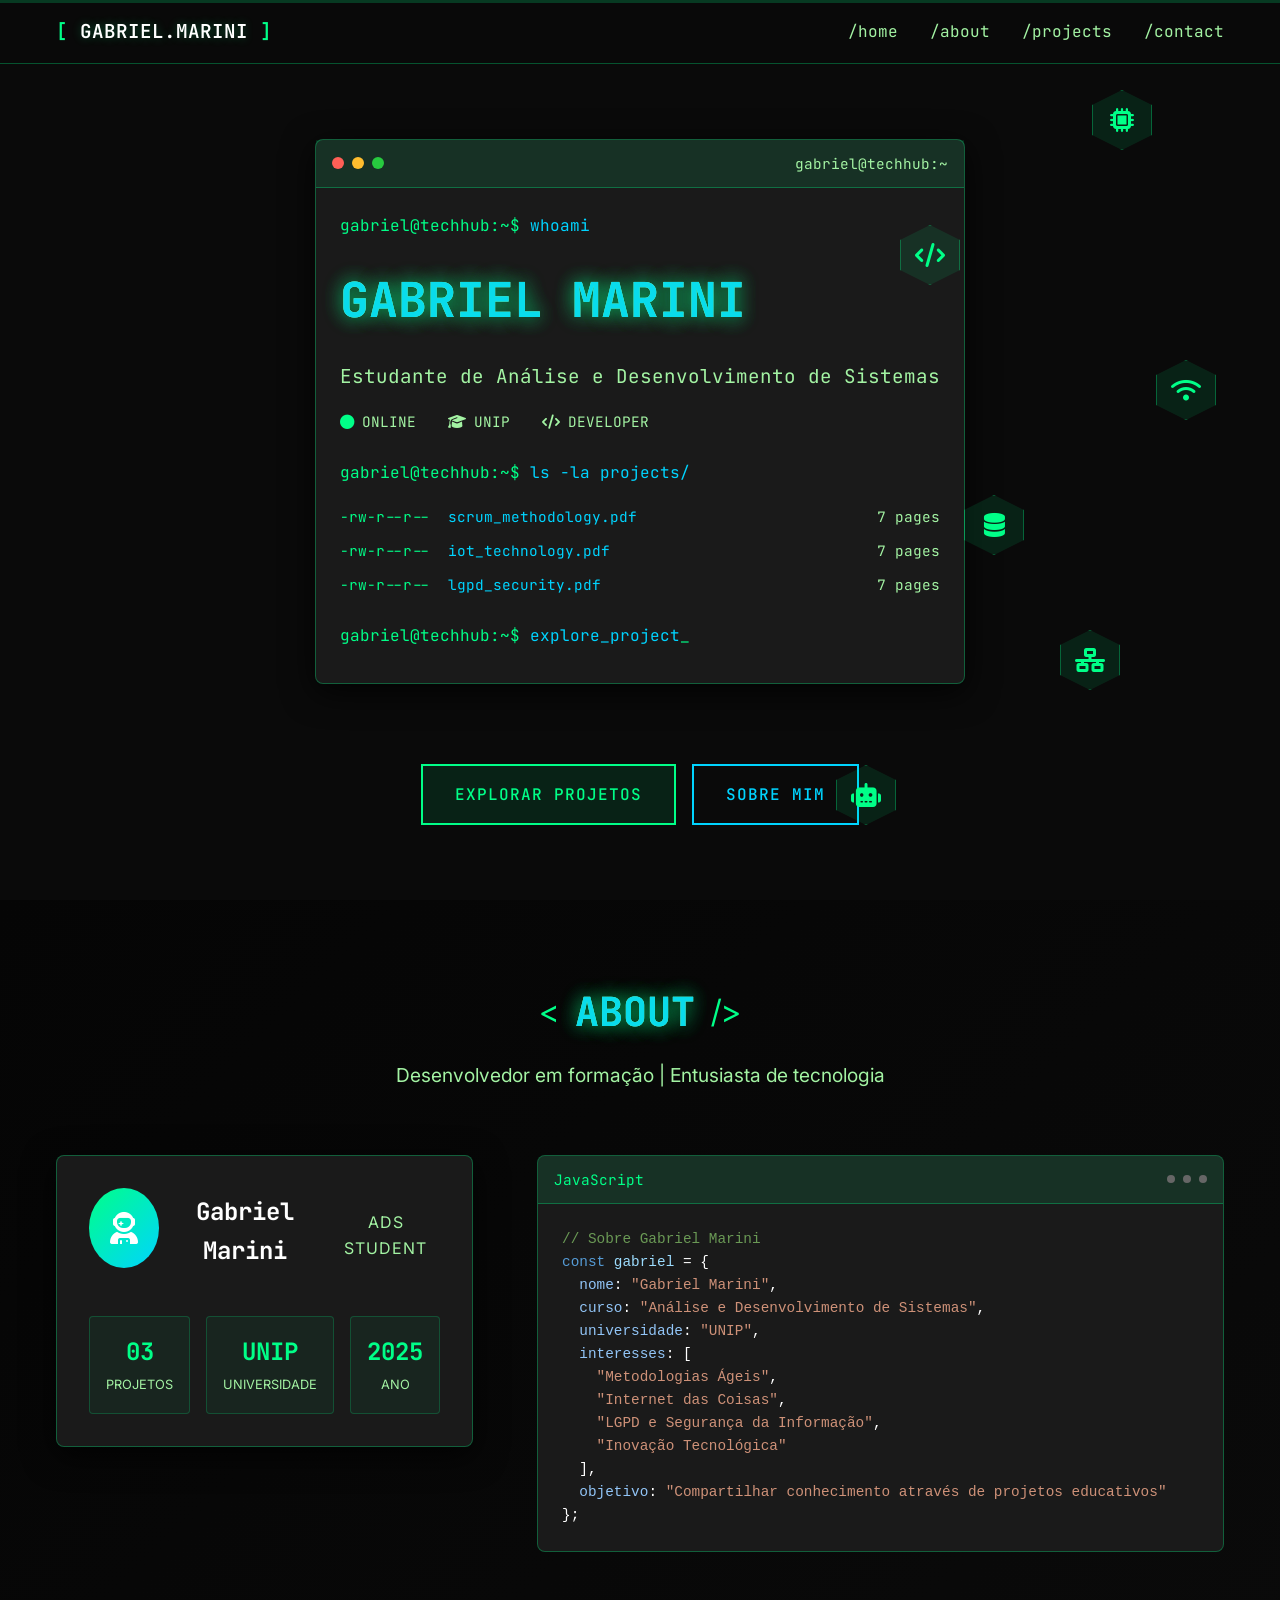
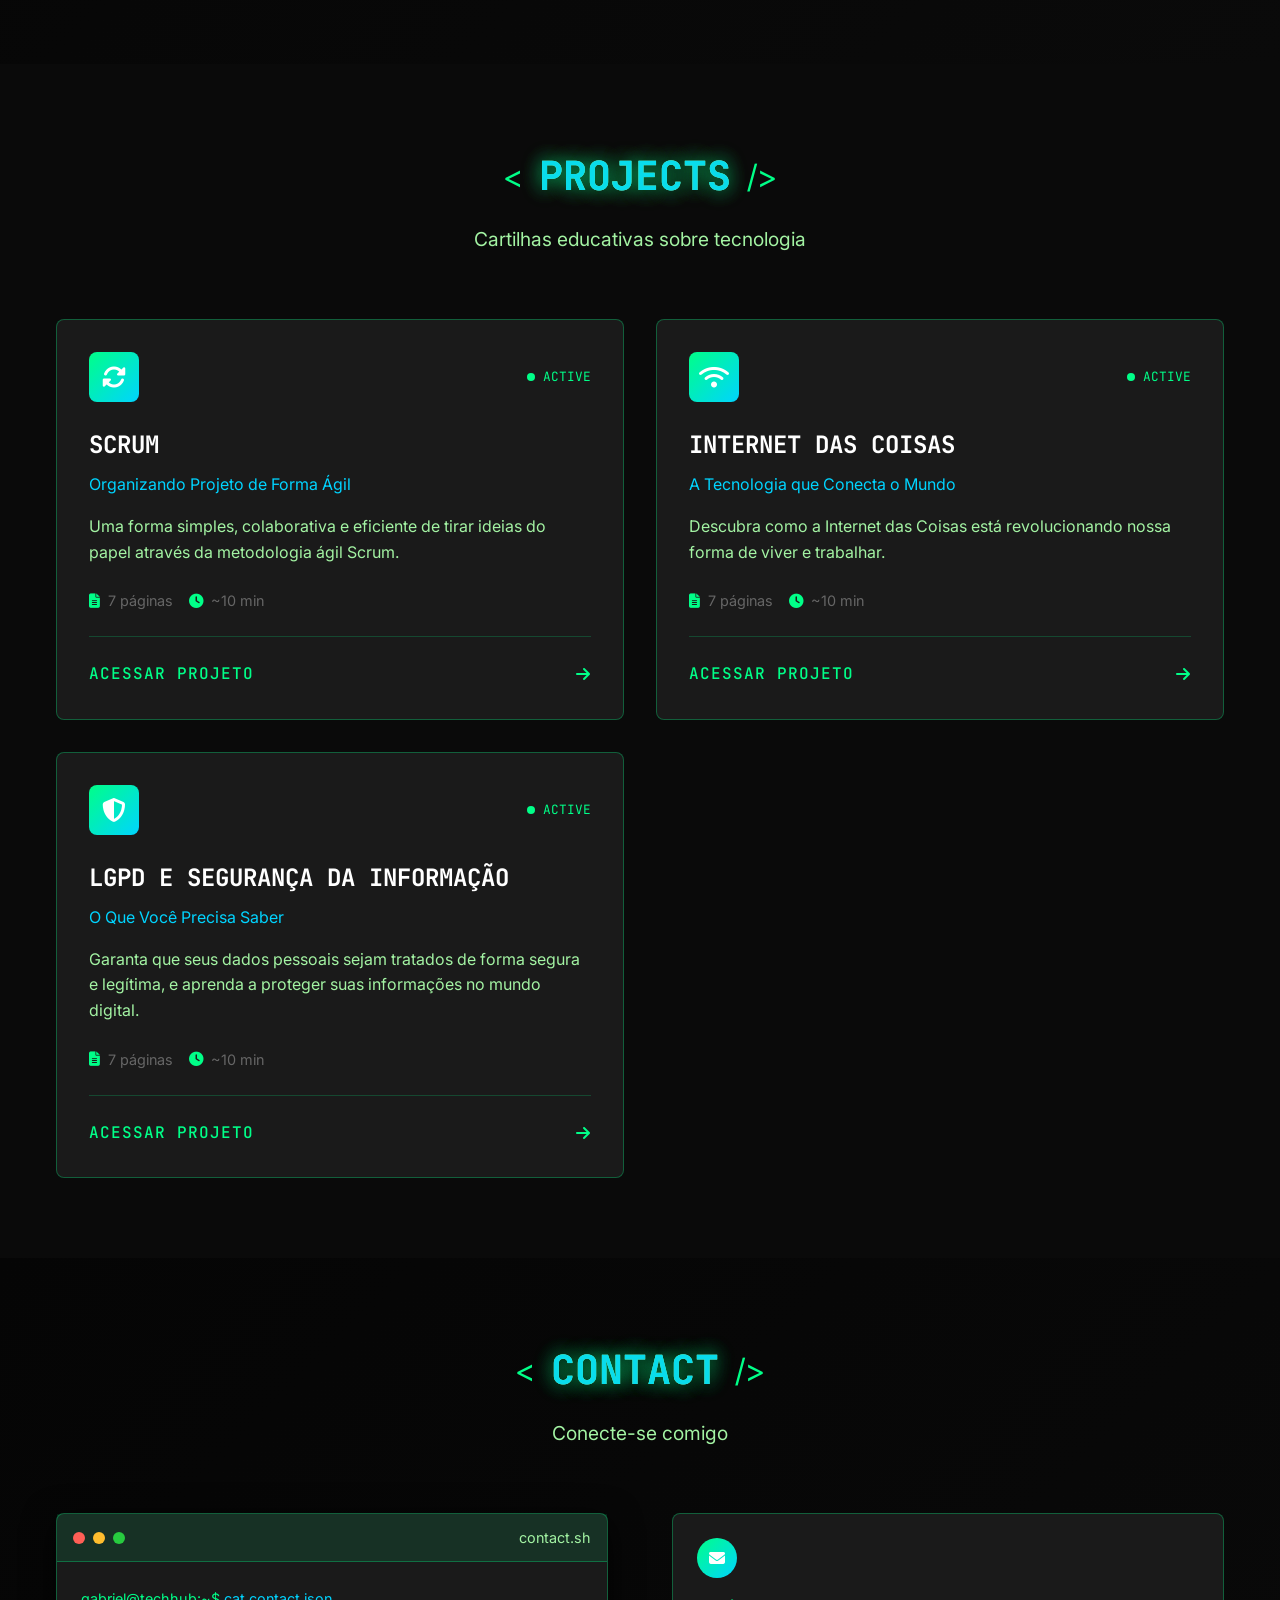
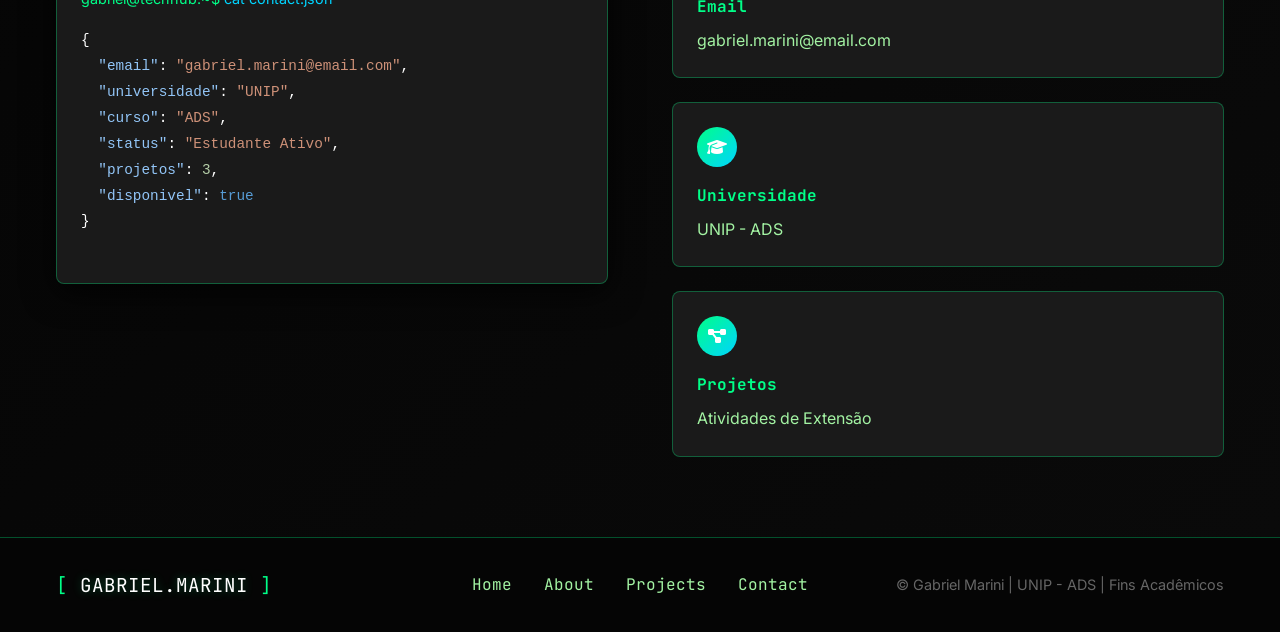
==== index.html @ f00d6035 "feat: first commit" ====
<!DOCTYPE html>
<html lang="pt-br">
<head>
    <meta charset="UTF-8">
    <meta name="viewport" content="width=device-width, initial-scale=1.0, maximum-scale=1.0, user-scalable=no">
    <title>Gabriel Marini | TechHub ADS</title>
    <link rel="icon" type="image/png" href="favicon.png">
    <link rel="stylesheet" href="css/style.css">
    <link rel="stylesheet" href="https://cdnjs.cloudflare.com/ajax/libs/font-awesome/6.5.2/css/all.min.css">
    <link rel="preconnect" href="https://fonts.googleapis.com">
    <link rel="preconnect" href="https://fonts.gstatic.com" crossorigin>
    <link href="https://fonts.googleapis.com/css2?family=JetBrains+Mono:wght@300;400;500;600;700&family=Inter:wght@300;400;500;600;700&family=Fira+Code:wght@300;400;500;600&display=swap" rel="stylesheet">
</head>
<body>
    <div class="matrix-bg">
        <canvas id="matrix-canvas"></canvas>
    </div>
    
    <div class="loading-screen">
        <div class="terminal-loader">
            <div class="loader-text">
                <span class="prompt">root@gabriel:~$ </span>
                <span class="typed-text" id="loadingText"></span>
                <span class="cursor">|</span>
            </div>
        </div>
    </div>

    <nav class="cyber-nav">
        <div class="nav-container">
            <div class="nav-brand">
                <span class="brand-bracket">[</span>
                <span class="brand-text">GABRIEL.MARINI</span>
                <span class="brand-bracket">]</span>
            </div>
            <div class="nav-toggle">
                <span></span>
                <span></span>
                <span></span>
            </div>
            <ul class="nav-links">
                <li><a href="#home" class="nav-link" data-text="./home">/home</a></li>
                <li><a href="#about" class="nav-link" data-text="./about">/about</a></li>
                <li><a href="#projects" class="nav-link" data-text="./projects">/projects</a></li>
                <li><a href="#contact" class="nav-link" data-text="./contact">/contact</a></li>
            </ul>
        </div>
    </nav>

    <main>
        <section id="home" class="hero-section">
            <div class="hero-container">
                <div class="terminal-window">
                    <div class="terminal-header">
                        <div class="terminal-buttons">
                            <span class="btn-close"></span>
                            <span class="btn-minimize"></span>
                            <span class="btn-maximize"></span>
                        </div>
                        <div class="terminal-title">gabriel@techhub:~</div>
                    </div>
                    <div class="terminal-body">
                        <div class="terminal-line">
                            <span class="prompt">gabriel@techhub:~$ </span>
                            <span class="command">whoami</span>
                        </div>
                        <div class="terminal-output">
                            <div class="typing-text">
                                <h1 class="glitch-text" data-text="GABRIEL MARINI">GABRIEL MARINI</h1>
                                <p class="subtitle">Estudante de Análise e Desenvolvimento de Sistemas</p>
                                <div class="status-line">
                                    <span class="status-item">
                                        <i class="fas fa-circle status-online"></i>
                                        ONLINE
                                    </span>
                                    <span class="status-item">
                                        <i class="fas fa-graduation-cap"></i>
                                        UNIP
                                    </span>
                                    <span class="status-item">
                                        <i class="fas fa-code"></i>
                                        DEVELOPER
                                    </span>
                                </div>
                            </div>
                        </div>
                        <div class="terminal-line">
                            <span class="prompt">gabriel@techhub:~$ </span>
                            <span class="command">ls -la projects/</span>
                        </div>
                        <div class="terminal-output">
                            <div class="file-list">
                                <div class="file-item">
                                    <span class="file-permissions">-rw-r--r--</span>
                                    <span class="file-name">scrum_methodology.pdf</span>
                                    <span class="file-size">7 pages</span>
                                </div>
                                <div class="file-item">
                                    <span class="file-permissions">-rw-r--r--</span>
                                    <span class="file-name">iot_technology.pdf</span>
                                    <span class="file-size">7 pages</span>
                                </div>
                                <div class="file-item">
                                    <span class="file-permissions">-rw-r--r--</span>
                                    <span class="file-name">lgpd_security.pdf</span>
                                    <span class="file-size">7 pages</span>
                                </div>
                            </div>
                        </div>
                        <div class="terminal-line">
                            <span class="prompt">gabriel@techhub:~$ </span>
                            <span class="command typing-cursor">explore_projects</span>
                        </div>
                    </div>
                </div>
                <div class="hero-actions">
                    <a href="#projects" class="cyber-btn primary">
                        <span class="btn-text">EXPLORAR PROJETOS</span>
                        <span class="btn-glow"></span>
                    </a>
                    <a href="#about" class="cyber-btn secondary">
                        <span class="btn-text">SOBRE MIM</span>
                        <span class="btn-glow"></span>
                    </a>
                </div>
            </div>
            <div class="floating-elements">
                <div class="hex-grid">
                    <div class="hex-item" style="--delay: 0s;"><i class="fas fa-microchip"></i></div>
                    <div class="hex-item" style="--delay: 0.5s;"><i class="fas fa-code"></i></div>
                    <div class="hex-item" style="--delay: 1s;"><i class="fas fa-wifi"></i></div>
                    <div class="hex-item" style="--delay: 1.5s;"><i class="fas fa-database"></i></div>
                    <div class="hex-item" style="--delay: 2s;"><i class="fas fa-network-wired"></i></div>
                    <div class="hex-item" style="--delay: 2.5s;"><i class="fas fa-robot"></i></div>
                </div>
            </div>
        </section>

        <section id="about" class="about-section">
            <div class="container">
                <div class="section-header">
                    <div class="section-title">
                        <span class="section-bracket">&lt;</span>
                        <h2 class="glitch-text" data-text="ABOUT">ABOUT</h2>
                        <span class="section-bracket">/&gt;</span>
                    </div>
                    <div class="section-subtitle">Desenvolvedor em formação | Entusiasta de tecnologia</div>
                </div>
                <div class="about-grid">
                    <div class="about-card">
                        <div class="card-header">
                            <div class="card-icon">
                                <i class="fas fa-user-astronaut"></i>
                            </div>
                            <h3>Gabriel Marini</h3>
                            <p class="card-role">ADS Student</p>
                        </div>
                        <div class="card-body">
                            <div class="stats-grid">
                                <div class="stat-item">
                                    <span class="stat-number">03</span>
                                    <span class="stat-label">Projetos</span>
                                </div>
                                <div class="stat-item">
                                    <span class="stat-number">UNIP</span>
                                    <span class="stat-label">Universidade</span>
                                </div>
                                <div class="stat-item">
                                    <span class="stat-number">2025</span>
                                    <span class="stat-label">Ano</span>
                                </div>
                            </div>
                        </div>
                    </div>
                    <div class="about-content">
                        <div class="code-block">
                            <div class="code-header">
                                <span class="code-lang">JavaScript</span>
                                <div class="code-buttons">
                                    <span></span>
                                    <span></span>
                                    <span></span>
                                </div>
                            </div>
                            <div class="code-body">
                                <pre><code><span class="code-comment">// Sobre Gabriel Marini</span>
<span class="code-keyword">const</span> <span class="code-variable">gabriel</span> = {
  <span class="code-property">nome</span>: <span class="code-string">"Gabriel Marini"</span>,
  <span class="code-property">curso</span>: <span class="code-string">"Análise e Desenvolvimento de Sistemas"</span>,
  <span class="code-property">universidade</span>: <span class="code-string">"UNIP"</span>,
  <span class="code-property">interesses</span>: [
    <span class="code-string">"Metodologias Ágeis"</span>,
    <span class="code-string">"Internet das Coisas"</span>,
    <span class="code-string">"LGPD e Segurança da Informação"</span>,
    <span class="code-string">"Inovação Tecnológica"</span>
  ],
  <span class="code-property">objetivo</span>: <span class="code-string">"Compartilhar conhecimento através de projetos educativos"</span>
};</code></pre>
                            </div>
                        </div>
                        
                    </div>
                </div>
            </div>
        </section>

        <section id="projects" class="projects-section">
            <div class="container">
                <div class="section-header">
                    <div class="section-title">
                        <span class="section-bracket">&lt;</span>
                        <h2 class="glitch-text" data-text="PROJECTS">PROJECTS</h2>
                        <span class="section-bracket">/&gt;</span>
                    </div>
                    <div class="section-subtitle">Cartilhas educativas sobre tecnologia</div>
                </div>
                <div class="projects-grid">
                    <div class="project-card" data-project="scrum">
                        <div class="card-glow"></div>
                        <div class="card-header">
                            <div class="project-icon">
                                <i class="fas fa-sync-alt"></i>
                            </div>
                            <div class="project-status">
                                <span class="status-dot"></span>
                                <span>ACTIVE</span>
                            </div>
                        </div>
                        <div class="card-body">
                            <h3 class="project-title">SCRUM</h3>
                            <p class="project-subtitle">Organizando Projeto de Forma Ágil</p>
                            <p class="project-description">
                                Uma forma simples, colaborativa e eficiente de tirar ideias do papel 
                                através da metodologia ágil Scrum.
                            </p>
                            <div class="project-meta">
                                <span class="meta-item">
                                    <i class="fas fa-file-alt"></i>
                                    7 páginas
                                </span>
                                <span class="meta-item">
                                    <i class="fas fa-clock"></i>
                                    ~10 min
                                </span>
                            </div>
                        </div>
                        <div class="card-footer">
                            <a href="cartilhas/scrum/index.html" class="project-link">
                                <span>ACESSAR PROJETO</span>
                                <i class="fas fa-arrow-right"></i>
                            </a>
                        </div>
                    </div>

                    <div class="project-card" data-project="iot">
                        <div class="card-glow"></div>
                        <div class="card-header">
                            <div class="project-icon">
                                <i class="fas fa-wifi"></i>
                            </div>
                            <div class="project-status">
                                <span class="status-dot"></span>
                                <span>ACTIVE</span>
                            </div>
                        </div>
                        <div class="card-body">
                            <h3 class="project-title">INTERNET DAS COISAS</h3>
                            <p class="project-subtitle">A Tecnologia que Conecta o Mundo</p>
                            <p class="project-description">
                                Descubra como a Internet das Coisas está revolucionando nossa forma 
                                de viver e trabalhar.
                            </p>
                            <div class="project-meta">
                                <span class="meta-item">
                                    <i class="fas fa-file-alt"></i>
                                    7 páginas
                                </span>
                                <span class="meta-item">
                                    <i class="fas fa-clock"></i>
                                    ~10 min
                                </span>
                            </div>
                        </div>
                        <div class="card-footer">
                            <a href="cartilhas/iot/index.html" class="project-link">
                                <span>ACESSAR PROJETO</span>
                                <i class="fas fa-arrow-right"></i>
                            </a>
                        </div>
                    </div>

                    <div class="project-card" data-project="lgpd">
                        <div class="card-glow"></div>
                        <div class="card-header">
                            <div class="project-icon">
                                <i class="fas fa-shield-alt"></i>
                            </div>
                            <div class="project-status">
                                <span class="status-dot"></span>
                                <span>ACTIVE</span>
                            </div>
                        </div>
                        <div class="card-body">
                            <h3 class="project-title">LGPD E SEGURANÇA DA INFORMAÇÃO</h3>
                            <p class="project-subtitle">O Que Você Precisa Saber</p>
                            <p class="project-description">
                                Garanta que seus dados pessoais sejam tratados de forma segura e legítima, 
                                e aprenda a proteger suas informações no mundo digital.
                            </p>
                            <div class="project-meta">
                                <span class="meta-item">
                                    <i class="fas fa-file-alt"></i>
                                    7 páginas
                                </span>
                                <span class="meta-item">
                                    <i class="fas fa-clock"></i>
                                    ~10 min
                                </span>
                            </div>
                        </div>
                        <div class="card-footer">
                            <a href="cartilhas/lgpd/index.html" class="project-link">
                                <span>ACESSAR PROJETO</span>
                                <i class="fas fa-arrow-right"></i>
                            </a>
                        </div>
                    </div>
                </div>
            </div>
        </section>

        <section id="contact" class="contact-section">
            <div class="container">
                <div class="section-header">
                    <div class="section-title">
                        <span class="section-bracket">&lt;</span>
                        <h2 class="glitch-text" data-text="CONTACT">CONTACT</h2>
                        <span class="section-bracket">/&gt;</span>
                    </div>
                    <div class="section-subtitle">Conecte-se comigo</div>
                </div>
                <div class="contact-grid">
                    <div class="contact-terminal">
                        <div class="terminal-header">
                            <div class="terminal-buttons">
                                <span class="btn-close"></span>
                                <span class="btn-minimize"></span>
                                <span class="btn-maximize"></span>
                            </div>
                            <div class="terminal-title">contact.sh</div>
                        </div>
                        <div class="terminal-body">
                            <div class="terminal-line">
                                <span class="prompt">gabriel@techhub:~$ </span>
                                <span class="command">cat contact.json</span>
                            </div>
                            <div class="terminal-output">
                                <pre><code>{
  <span class="json-key">"email"</span>: <span class="json-string">"gabriel.marini@email.com"</span>,
  <span class="json-key">"universidade"</span>: <span class="json-string">"UNIP"</span>,
  <span class="json-key">"curso"</span>: <span class="json-string">"ADS"</span>,
  <span class="json-key">"status"</span>: <span class="json-string">"Estudante Ativo"</span>,
  <span class="json-key">"projetos"</span>: <span class="json-number">3</span>,
  <span class="json-key">"disponivel"</span>: <span class="json-boolean">true</span>
}</code></pre>
                            </div>
                        </div>
                    </div>
                    <div class="contact-info">
                        <div class="info-cards">
                            <div class="info-card">
                                <div class="info-icon">
                                    <i class="fas fa-envelope"></i>
                                </div>
                                <h4>Email</h4>
                                <p>gabriel.marini@email.com</p>
                            </div>
                            <div class="info-card">
                                <div class="info-icon">
                                    <i class="fas fa-graduation-cap"></i>
                                </div>
                                <h4>Universidade</h4>
                                <p>UNIP - ADS</p>
                            </div>
                            <div class="info-card">
                                <div class="info-icon">
                                    <i class="fas fa-project-diagram"></i>
                                </div>
                                <h4>Projetos</h4>
                                <p>Atividades de Extensão</p>
                            </div>
                        </div>
                    </div>
                </div>
            </div>
        </section>
    </main>

    <footer class="cyber-footer">
        <div class="container">
            <div class="footer-content">
                <div class="footer-brand">
                    <span class="brand-bracket">[</span>
                    <span class="brand-text">GABRIEL.MARINI</span>
                    <span class="brand-bracket">]</span>
                </div>
                <div class="footer-links">
                    <a href="#home">Home</a>
                    <a href="#about">About</a>
                    <a href="#projects">Projects</a>
                    <a href="#contact">Contact</a>
                </div>
                <div class="footer-info">
                    <p>&copy; <span id="currentYear"></span> Gabriel Marini | UNIP - ADS | Fins Acadêmicos</p>
                </div>
            </div>
        </div>
    </footer>

    <div class="scroll-indicator">
        <div class="scroll-progress"></div>
    </div>

    <script src="js/main.js"></script>
</body>
</html>
---- css/style.css ----
/* Reset e Variáveis Tecnológicas */
* {
    margin: 0;
    padding: 0;
    box-sizing: border-box;
}

:root {
    /* Cores Tecnológicas */
    --neon-green: #00ff88;
    --cyber-blue: #00d4ff;
    --electric-purple: #8b5cf6;
    --dark-bg: #0a0a0a;
    --darker-bg: #050505;
    --card-bg: #1a1a1a;
    --text-primary: #ffffff;
    --text-secondary: #a3f3a3;
    --text-muted: #666666;
    --border-glow: rgba(0, 255, 136, 0.3);
    
    /* Tipografia */
    --font-mono: 'JetBrains Mono', monospace;
    --font-sans: 'Inter', sans-serif;
    --font-code: 'Fira Code', monospace;
    
    /* Efeitos */
    --glow-sm: 0 0 10px rgba(0, 255, 136, 0.3);
    --glow-md: 0 0 20px rgba(0, 255, 136, 0.4);
    --glow-lg: 0 0 30px rgba(0, 255, 136, 0.5);
    --shadow-cyber: 0 8px 32px rgba(0, 0, 0, 0.8);
    
    /* Transições */
    --transition-fast: 0.2s ease;
    --transition-normal: 0.3s ease;
    --transition-slow: 0.5s ease;
}

/* Base */
html {
    scroll-behavior: smooth;
    font-size: 16px;
}

body {
    font-family: var(--font-sans);
    background: var(--dark-bg);
    color: var(--text-primary);
    line-height: 1.6;
    overflow-x: hidden;
    min-width: 320px;
    -webkit-text-size-adjust: 100%;
    -ms-text-size-adjust: 100%;
}

* {
    max-width: 100%;
}

img, video, canvas, svg {
    max-width: 100%;
    height: auto;
}

.container {
    max-width: 1200px;
    margin: 0 auto;
    padding: 0 1rem;
    width: 100%;
}

/* Matrix Background */
.matrix-bg {
    position: fixed;
    top: 0;
    left: 0;
    width: 100%;
    height: 100%;
    z-index: -1;
    opacity: 0.1;
}

#matrix-canvas {
    width: 100%;
    height: 100%;
}

/* Loading Screen */
.loading-screen {
    position: fixed;
    top: 0;
    left: 0;
    width: 100%;
    height: 100%;
    background: var(--darker-bg);
    display: flex;
    justify-content: center;
    align-items: center;
    z-index: 9999;
    transition: opacity var(--transition-slow), visibility var(--transition-slow);
}

.loading-screen.hidden {
    opacity: 0;
    visibility: hidden;
}

.terminal-loader {
    font-family: var(--font-mono);
    font-size: 1.2rem;
}

.prompt {
    color: var(--neon-green);
}

.typed-text {
    color: var(--text-primary);
}

.cursor {
    color: var(--neon-green);
    animation: blink 1s infinite;
}

@keyframes blink {
    0%, 50% { opacity: 1; }
    51%, 100% { opacity: 0; }
}

/* Navegação Cyber */
.cyber-nav {
    position: fixed;
    top: 0;
    left: 0;
    width: 100%;
    background: rgba(10, 10, 10, 0.95);
    backdrop-filter: blur(10px);
    border-bottom: 1px solid var(--border-glow);
    z-index: 1000;
    padding: 1rem 0;
}

.nav-container {
    max-width: 1200px;
    margin: 0 auto;
    padding: 0 1rem;
    display: flex;
    justify-content: space-between;
    align-items: center;
}

.nav-brand {
    font-family: var(--font-mono);
    font-size: 1.2rem;
    font-weight: 600;
}

.brand-bracket {
    color: var(--neon-green);
}

.brand-text {
    color: var(--text-primary);
    text-shadow: var(--glow-sm);
}

.nav-links {
    display: flex;
    list-style: none;
    gap: 2rem;
}

.nav-link {
    font-family: var(--font-mono);
    text-decoration: none;
    color: var(--text-secondary);
    transition: all var(--transition-fast);
    position: relative;
    padding: 0.5rem 0;
}

.nav-link:hover {
    color: var(--neon-green);
    text-shadow: var(--glow-sm);
}

.nav-link::before {
    content: attr(data-text);
    position: absolute;
    top: 0;
    left: 0;
    opacity: 0;
    color: var(--cyber-blue);
    transform: translateX(-2px);
    transition: opacity var(--transition-fast);
}

.nav-link:hover::before {
    opacity: 0.3;
}

.nav-toggle {
    display: none;
    flex-direction: column;
    cursor: pointer;
    gap: 4px;
}

.nav-toggle span {
    width: 25px;
    height: 2px;
    background: var(--neon-green);
    transition: all var(--transition-fast);
}

/* Hero Section */
.hero-section {
    min-height: 100vh;
    display: flex;
    align-items: center;
    padding: 8rem 0 4rem;
    position: relative;
}

.hero-container {
    max-width: 1200px;
    margin: 0 auto;
    padding: 0 1rem;
    display: grid;
    grid-template-columns: 1fr;
    gap: 3rem;
    align-items: center;
}

/* Terminal Window */
.terminal-window {
    background: var(--card-bg);
    border: 1px solid var(--border-glow);
    border-radius: 8px;
    box-shadow: var(--shadow-cyber);
    font-family: var(--font-mono);
    max-width: 800px;
    margin: 0 auto;
}

.terminal-header {
    background: rgba(0, 255, 136, 0.1);
    padding: 0.75rem 1rem;
    display: flex;
    justify-content: space-between;
    align-items: center;
    border-bottom: 1px solid var(--border-glow);
}

.terminal-buttons {
    display: flex;
    gap: 0.5rem;
}

.terminal-buttons span {
    width: 12px;
    height: 12px;
    border-radius: 50%;
}

.btn-close { background: #ff5f56; }
.btn-minimize { background: #ffbd2e; }
.btn-maximize { background: #27ca3f; }

.terminal-title {
    color: var(--text-secondary);
    font-size: 0.9rem;
}

.terminal-body {
    padding: 1.5rem;
    line-height: 1.8;
}

.terminal-line {
    margin-bottom: 0.5rem;
}

.prompt {
    color: var(--neon-green);
}

.command {
    color: var(--cyber-blue);
}

.terminal-output {
    margin: 1rem 0 1.5rem 0;
}

.glitch-text {
    font-size: 3rem;
    font-weight: 700;
    color: var(--text-primary);
    position: relative;
    text-shadow: var(--glow-md);
    animation: glitch 2s infinite;
}

.glitch-text::before,
.glitch-text::after {
    content: attr(data-text);
    position: absolute;
    top: 0;
    left: 0;
    opacity: 0.8;
}

.glitch-text::before {
    color: var(--neon-green);
    animation: glitch-1 0.5s infinite;
}

.glitch-text::after {
    color: var(--cyber-blue);
    animation: glitch-2 0.5s infinite;
}

@keyframes glitch {
    0%, 100% { transform: translate(0); }
    20% { transform: translate(-2px, 2px); }
    40% { transform: translate(-2px, -2px); }
    60% { transform: translate(2px, 2px); }
    80% { transform: translate(2px, -2px); }
}

@keyframes glitch-1 {
    0%, 100% { transform: translate(0); opacity: 0; }
    50% { transform: translate(2px, -2px); opacity: 0.3; }
}

@keyframes glitch-2 {
    0%, 100% { transform: translate(0); opacity: 0; }
    50% { transform: translate(-2px, 2px); opacity: 0.3; }
}

.subtitle {
    color: var(--text-secondary);
    font-size: 1.2rem;
    margin: 1rem 0;
}

.status-line {
    display: flex;
    gap: 2rem;
    margin: 1rem 0;
    flex-wrap: wrap;
}

.status-item {
    display: flex;
    align-items: center;
    gap: 0.5rem;
    color: var(--text-secondary);
    font-size: 0.9rem;
}

.status-online {
    color: var(--neon-green);
    animation: pulse 2s infinite;
}

@keyframes pulse {
    0%, 100% { opacity: 1; }
    50% { opacity: 0.5; }
}

.file-list {
    margin: 1rem 0;
}

.file-item {
    display: grid;
    grid-template-columns: 100px 1fr auto;
    gap: 0.5rem;
    color: var(--text-secondary);
    font-size: 0.9rem;
    margin-bottom: 0.5rem;
    word-break: break-word;
}

.file-permissions {
    color: var(--neon-green);
}

.file-name {
    color: var(--cyber-blue);
}

.typing-cursor::after {
    content: '_';
    color: var(--neon-green);
    animation: blink 1s infinite;
}

/* Hero Actions */
.hero-actions {
    display: flex;
    gap: 1rem;
    justify-content: center;
    margin-top: 2rem;
    flex-wrap: wrap;
}

.cyber-btn {
    position: relative;
    display: inline-flex;
    align-items: center;
    padding: 1rem 2rem;
    background: transparent;
    border: 2px solid var(--neon-green);
    color: var(--neon-green);
    text-decoration: none;
    font-family: var(--font-mono);
    font-weight: 500;
    text-transform: uppercase;
    letter-spacing: 1px;
    transition: all var(--transition-normal);
    overflow: hidden;
}

.cyber-btn::before {
    content: '';
    position: absolute;
    top: 0;
    left: -100%;
    width: 100%;
    height: 100%;
    background: linear-gradient(90deg, transparent, rgba(0, 255, 136, 0.2), transparent);
    transition: left var(--transition-slow);
}

.cyber-btn:hover::before {
    left: 100%;
}

.cyber-btn:hover {
    color: var(--text-primary);
    box-shadow: var(--glow-md);
    text-shadow: var(--glow-sm);
}

.cyber-btn.primary {
    background: rgba(0, 255, 136, 0.1);
}

.cyber-btn.secondary {
    border-color: var(--cyber-blue);
    color: var(--cyber-blue);
}

.cyber-btn.secondary:hover {
    box-shadow: 0 0 20px rgba(0, 212, 255, 0.4);
}

.btn-glow {
    position: absolute;
    top: 0;
    left: 0;
    width: 100%;
    height: 100%;
    background: linear-gradient(45deg, var(--neon-green), var(--cyber-blue));
    opacity: 0;
    transition: opacity var(--transition-normal);
    z-index: -1;
}

.cyber-btn:hover .btn-glow {
    opacity: 0.1;
}

/* Floating Elements */
.floating-elements {
    position: absolute;
    top: 0;
    right: 0;
    width: 50%;
    height: 100%;
    pointer-events: none;
}

.hex-grid {
    position: relative;
    width: 100%;
    height: 100%;
}

.hex-item {
    position: absolute;
    width: 60px;
    height: 60px;
    background: rgba(0, 255, 136, 0.1);
    border: 1px solid var(--border-glow);
    display: flex;
    align-items: center;
    justify-content: center;
    clip-path: polygon(50% 0%, 100% 25%, 100% 75%, 50% 100%, 0% 75%, 0% 25%);
    animation: float 6s ease-in-out infinite;
    animation-delay: var(--delay);
}

.hex-item i {
    color: var(--neon-green);
    font-size: 1.5rem;
}

.hex-item:nth-child(1) { top: 10%; right: 20%; }
.hex-item:nth-child(2) { top: 25%; right: 50%; }
.hex-item:nth-child(3) { top: 40%; right: 10%; }
.hex-item:nth-child(4) { top: 55%; right: 40%; }
.hex-item:nth-child(5) { top: 70%; right: 25%; }
.hex-item:nth-child(6) { top: 85%; right: 60%; }

@keyframes float {
    0%, 100% { transform: translateY(0px) rotate(0deg); }
    50% { transform: translateY(-20px) rotate(180deg); }
}

/* Sections */
section {
    padding: 5rem 0;
    position: relative;
}

.section-header {
    text-align: center;
    margin-bottom: 4rem;
}

.section-title {
    display: flex;
    align-items: center;
    justify-content: center;
    gap: 1rem;
    margin-bottom: 1rem;
}

.section-title h2 {
    font-family: var(--font-mono);
    font-size: 2.5rem;
    font-weight: 700;
}

.section-bracket {
    color: var(--neon-green);
    font-size: 2rem;
}

.section-subtitle {
    color: var(--text-secondary);
    font-size: 1.2rem;
}

/* About Section */
.about-section {
    background: linear-gradient(135deg, var(--darker-bg) 0%, var(--dark-bg) 100%);
}

.about-grid {
    display: grid;
    grid-template-columns: 1fr 2fr;
    gap: 4rem;
    align-items: start;
}

.about-card {
    background: var(--card-bg);
    border: 1px solid var(--border-glow);
    border-radius: 8px;
    padding: 2rem;
    box-shadow: var(--shadow-cyber);
}

.card-header {
    text-align: center;
    margin-bottom: 2rem;
}

.card-icon {
    width: 80px;
    height: 80px;
    background: linear-gradient(135deg, var(--neon-green), var(--cyber-blue));
    border-radius: 50%;
    display: flex;
    align-items: center;
    justify-content: center;
    margin: 0 auto 1rem;
}

.card-icon i {
    font-size: 2rem;
    color: var(--text-primary);
}

.about-card h3 {
    font-family: var(--font-mono);
    font-size: 1.5rem;
    margin-bottom: 0.5rem;
}

.card-role {
    color: var(--text-secondary);
    text-transform: uppercase;
    letter-spacing: 1px;
}

.stats-grid {
    display: grid;
    grid-template-columns: repeat(3, 1fr);
    gap: 1rem;
    margin-top: 2rem;
}

.stat-item {
    text-align: center;
    padding: 1rem;
    background: rgba(0, 255, 136, 0.05);
    border: 1px solid rgba(0, 255, 136, 0.2);
    border-radius: 4px;
}

.stat-number {
    display: block;
    font-family: var(--font-mono);
    font-size: 1.5rem;
    font-weight: 700;
    color: var(--neon-green);
}

.stat-label {
    font-size: 0.8rem;
    color: var(--text-secondary);
    text-transform: uppercase;
}

/* Code Block */
.code-block {
    background: var(--card-bg);
    border: 1px solid var(--border-glow);
    border-radius: 8px;
    overflow: hidden;
    margin-bottom: 2rem;
}

.code-header {
    background: rgba(0, 255, 136, 0.1);
    padding: 0.75rem 1rem;
    display: flex;
    justify-content: space-between;
    align-items: center;
    border-bottom: 1px solid var(--border-glow);
}

.code-lang {
    font-family: var(--font-mono);
    color: var(--neon-green);
    font-size: 0.9rem;
}

.code-buttons {
    display: flex;
    gap: 0.5rem;
}

.code-buttons span {
    width: 8px;
    height: 8px;
    border-radius: 50%;
    background: var(--text-muted);
}

.code-body {
    padding: 1.5rem;
    font-family: var(--font-code);
    font-size: 0.9rem;
    line-height: 1.6;
    overflow-x: auto;
}

.code-comment { color: #6a9955; }
.code-keyword { color: #569cd6; }
.code-variable { color: #9cdcfe; }
.code-property { color: #92c5f7; }
.code-string { color: #ce9178; }

/* Tech Stack */
.tech-stack h4 {
    font-family: var(--font-mono);
    color: var(--neon-green);
    margin-bottom: 1rem;
    text-transform: uppercase;
}

.tech-items {
    display: flex;
    flex-wrap: wrap;
    gap: 0.5rem;
}

.tech-item {
    padding: 0.5rem 1rem;
    background: rgba(0, 255, 136, 0.1);
    border: 1px solid rgba(0, 255, 136, 0.3);
    border-radius: 20px;
    font-size: 0.8rem;
    color: var(--neon-green);
    font-family: var(--font-mono);
}

/* Projects Section */
.projects-grid {
    display: grid;
    grid-template-columns: repeat(auto-fit, minmax(400px, 1fr));
    gap: 2rem;
}

.project-card {
    position: relative;
    background: var(--card-bg);
    border: 1px solid var(--border-glow);
    border-radius: 8px;
    padding: 2rem;
    transition: all var(--transition-normal);
    overflow: hidden;
}

.project-card::before {
    content: '';
    position: absolute;
    top: 0;
    left: 0;
    width: 100%;
    height: 2px;
    background: linear-gradient(90deg, var(--neon-green), var(--cyber-blue));
    transform: scaleX(0);
    transition: transform var(--transition-normal);
}

.project-card:hover::before {
    transform: scaleX(1);
}

.project-card:hover {
    transform: translateY(-5px);
    box-shadow: var(--shadow-cyber);
}

.card-glow {
    position: absolute;
    top: 0;
    left: 0;
    width: 100%;
    height: 100%;
    background: radial-gradient(circle at center, rgba(0, 255, 136, 0.1), transparent);
    opacity: 0;
    transition: opacity var(--transition-normal);
    pointer-events: none;
}

.project-card:hover .card-glow {
    opacity: 1;
}

.card-header {
    display: flex;
    justify-content: space-between;
    align-items: center;
    margin-bottom: 1.5rem;
}

.project-icon {
    width: 50px;
    height: 50px;
    background: linear-gradient(135deg, var(--neon-green), var(--cyber-blue));
    border-radius: 8px;
    display: flex;
    align-items: center;
    justify-content: center;
}

.project-icon i {
    font-size: 1.5rem;
    color: var(--text-primary);
}

.project-status {
    display: flex;
    align-items: center;
    gap: 0.5rem;
    font-family: var(--font-mono);
    font-size: 0.8rem;
    color: var(--neon-green);
}

.status-dot {
    width: 8px;
    height: 8px;
    background: var(--neon-green);
    border-radius: 50%;
    animation: pulse 2s infinite;
}

.project-title {
    font-family: var(--font-mono);
    font-size: 1.5rem;
    font-weight: 700;
    color: var(--text-primary);
    margin-bottom: 0.5rem;
}

.project-subtitle {
    color: var(--cyber-blue);
    font-size: 1rem;
    margin-bottom: 1rem;
}

.project-description {
    color: var(--text-secondary);
    line-height: 1.6;
    margin-bottom: 1.5rem;
}

.project-meta {
    display: flex;
    gap: 1rem;
    margin-bottom: 1.5rem;
}

.meta-item {
    display: flex;
    align-items: center;
    gap: 0.5rem;
    color: var(--text-muted);
    font-size: 0.9rem;
}

.meta-item i {
    color: var(--neon-green);
}

.card-footer {
    border-top: 1px solid rgba(0, 255, 136, 0.2);
    padding-top: 1.5rem;
}

.project-link {
    display: flex;
    align-items: center;
    justify-content: space-between;
    color: var(--neon-green);
    text-decoration: none;
    font-family: var(--font-mono);
    font-weight: 500;
    text-transform: uppercase;
    letter-spacing: 1px;
    transition: all var(--transition-fast);
}

.project-link:hover {
    color: var(--cyber-blue);
    text-shadow: var(--glow-sm);
}

.project-link i {
    transition: transform var(--transition-fast);
}

.project-link:hover i {
    transform: translateX(5px);
}

/* Contact Section */
.contact-section {
    background: linear-gradient(135deg, var(--darker-bg) 0%, var(--dark-bg) 100%);
}

.contact-grid {
    display: grid;
    grid-template-columns: 1fr 1fr;
    gap: 4rem;
    align-items: start;
}

.contact-terminal {
    background: var(--card-bg);
    border: 1px solid var(--border-glow);
    border-radius: 8px;
    box-shadow: var(--shadow-cyber);
}

.contact-terminal .terminal-body {
    font-size: 0.9rem;
}

.json-key { color: #92c5f7; }
.json-string { color: #ce9178; }
.json-number { color: #b5cea8; }
.json-boolean { color: #569cd6; }

.info-cards {
    display: grid;
    gap: 1.5rem;
}

.info-card {
    background: var(--card-bg);
    border: 1px solid var(--border-glow);
    border-radius: 8px;
    padding: 1.5rem;
    transition: all var(--transition-normal);
}

.info-card:hover {
    transform: translateY(-2px);
    box-shadow: var(--glow-md);
}

.info-icon {
    width: 40px;
    height: 40px;
    background: linear-gradient(135deg, var(--neon-green), var(--cyber-blue));
    border-radius: 50%;
    display: flex;
    align-items: center;
    justify-content: center;
    margin-bottom: 1rem;
}

.info-icon i {
    color: var(--text-primary);
}

.info-card h4 {
    font-family: var(--font-mono);
    color: var(--neon-green);
    margin-bottom: 0.5rem;
}

.info-card p {
    color: var(--text-secondary);
}

/* Footer */
.cyber-footer {
    background: var(--darker-bg);
    border-top: 1px solid var(--border-glow);
    padding: 2rem 0;
}

.footer-content {
    display: grid;
    grid-template-columns: 1fr 1fr 1fr;
    gap: 2rem;
    align-items: center;
}

.footer-brand {
    font-family: var(--font-mono);
    font-size: 1.2rem;
}

.footer-links {
    display: flex;
    justify-content: center;
    gap: 2rem;
}

.footer-links a {
    color: var(--text-secondary);
    text-decoration: none;
    font-family: var(--font-mono);
    transition: color var(--transition-fast);
}

.footer-links a:hover {
    color: var(--neon-green);
}

.footer-info {
    text-align: right;
}

.footer-info p {
    color: var(--text-muted);
    font-size: 0.9rem;
}

/* Scroll Indicator */
.scroll-indicator {
    position: fixed;
    top: 0;
    left: 0;
    width: 100%;
    height: 3px;
    background: rgba(0, 255, 136, 0.2);
    z-index: 1001;
}

.scroll-progress {
    height: 100%;
    background: linear-gradient(90deg, var(--neon-green), var(--cyber-blue));
    width: 0%;
    transition: width 0.1s ease;
}

/* Responsive Design */
@media (max-width: 768px) {
    html {
        font-size: 14px;
    }
    
    .container {
        padding: 0 0.75rem;
    }
    
    .nav-links {
        position: absolute;
        top: 100%;
        left: 0;
        width: 100%;
        background: var(--card-bg);
        flex-direction: column;
        padding: 2rem 1rem;
        border-top: 1px solid var(--border-glow);
        transform: translateY(-100%);
        opacity: 0;
        visibility: hidden;
        transition: all var(--transition-normal);
    }
    
    .nav-links.active {
        transform: translateY(0);
        opacity: 1;
        visibility: visible;
    }
    
    .nav-toggle {
        display: flex;
    }
    
    .hero {
        padding: 4rem 0 2rem;
        min-height: auto;
    }
    
    .hero-section {
        min-height: auto;
        padding: 4rem 0 2rem;
    }
    
    .terminal-window {
        margin: 1rem 0;
        padding: 0;
        max-width: 100%;
        overflow: hidden;
    }
    
    .terminal-body {
        padding: 1rem;
        overflow-x: auto;
    }
    
    .terminal-content {
        font-size: 0.8rem;
        white-space: nowrap;
        min-width: 300px;
    }
    
    .file-item {
        grid-template-columns: 80px 1fr 60px;
        gap: 0.25rem;
        font-size: 0.8rem;
    }
    
    .glitch-text {
        font-size: 2rem;
        line-height: 1.2;
        word-break: break-word;
    }
    
    .hero-subtitle {
        font-size: 1rem;
        margin: 1rem 0;
    }
    
    .hero-status {
        flex-wrap: wrap;
        gap: 0.5rem;
        justify-content: center;
    }
    
    .status-item {
        font-size: 0.8rem;
        padding: 0.25rem 0.75rem;
    }
    
    .status-line {
        gap: 1rem;
        justify-content: center;
    }
    
    .about-grid,
    .contact-grid {
        grid-template-columns: 1fr;
        gap: 2rem;
    }
    
    .about-card {
        padding: 1.5rem;
    }
    
    .stats-grid {
        grid-template-columns: repeat(2, 1fr);
        gap: 1rem;
    }
    
    .code-block {
        font-size: 0.8rem;
        padding: 1rem;
        overflow-x: auto;
        white-space: pre;
    }
    
    .tech-stack {
        gap: 0.5rem;
    }
    
    .tech-tag {
        font-size: 0.7rem;
        padding: 0.25rem 0.5rem;
    }
    
    .projects-grid {
        grid-template-columns: 1fr;
        gap: 1.5rem;
    }
    
    .project-card {
        padding: 1.5rem;
    }
    
    .project-meta {
        flex-wrap: wrap;
        gap: 0.5rem;
    }
    
    .contact-form {
        padding: 1.5rem;
    }
    
    .form-group {
        margin-bottom: 1rem;
    }
    
    .footer-content {
        grid-template-columns: 1fr;
        text-align: center;
        gap: 1rem;
    }
    
    .footer-info {
        text-align: center;
    }
    
    .hero-actions {
        flex-direction: column;
        align-items: center;
        gap: 1rem;
        margin-top: 2rem;
    }
    
    .cyber-btn {
        width: 100%;
        max-width: 280px;
        justify-content: center;
        padding: 0.75rem 1.5rem;
        font-size: 0.9rem;
    }
    
    .floating-elements {
        display: none;
    }
    
    .section {
        padding: 3rem 0;
    }
    
    .section-title h2 {
        font-size: 2.5rem;
    }
}

@media (max-width: 480px) {
    html {
        font-size: 13px;
    }
    
    .container {
        padding: 0 0.5rem;
    }
    
    .hero {
        padding: 3rem 0 1rem;
    }
    
    .hero-section {
        padding: 3rem 0 1rem;
    }
    
    .terminal-window {
        margin: 0.5rem 0;
    }
    
    .terminal-body {
        padding: 0.75rem;
    }
    
    .terminal-content {
        font-size: 0.7rem;
        min-width: 280px;
    }
    
    .file-item {
        grid-template-columns: 70px 1fr 50px;
        font-size: 0.7rem;
    }
    
    .glitch-text {
        font-size: 1.5rem;
    }
    
    .hero-subtitle {
        font-size: 0.9rem;
    }
    
    .status-item {
        font-size: 0.7rem;
        padding: 0.2rem 0.5rem;
    }
    
    .section-title h2 {
        font-size: 2rem;
    }
    
    .about-card,
    .project-card,
    .contact-form {
        padding: 1rem;
    }
    
    .stats-grid {
        grid-template-columns: 1fr;
        gap: 0.75rem;
    }
    
    .stat-item {
        padding: 1rem;
    }
    
    .stat-number {
        font-size: 1.5rem;
    }
    
    .code-block {
        font-size: 0.7rem;
        padding: 0.75rem;
    }
    
    .tech-tag {
        font-size: 0.6rem;
        padding: 0.2rem 0.4rem;
    }
    
    .cyber-btn {
        max-width: 100%;
        padding: 0.6rem 1rem;
        font-size: 0.8rem;
    }
    
    .section {
        padding: 2rem 0;
    }
    
    .nav-brand {
        font-size: 1rem;
    }
    
    .navbar {
        padding: 0.75rem 0;
    }
    
    .terminal-header {
        padding: 0.5rem 0.75rem;
    }
    
    .terminal-title {
        font-size: 0.8rem;
    }
}
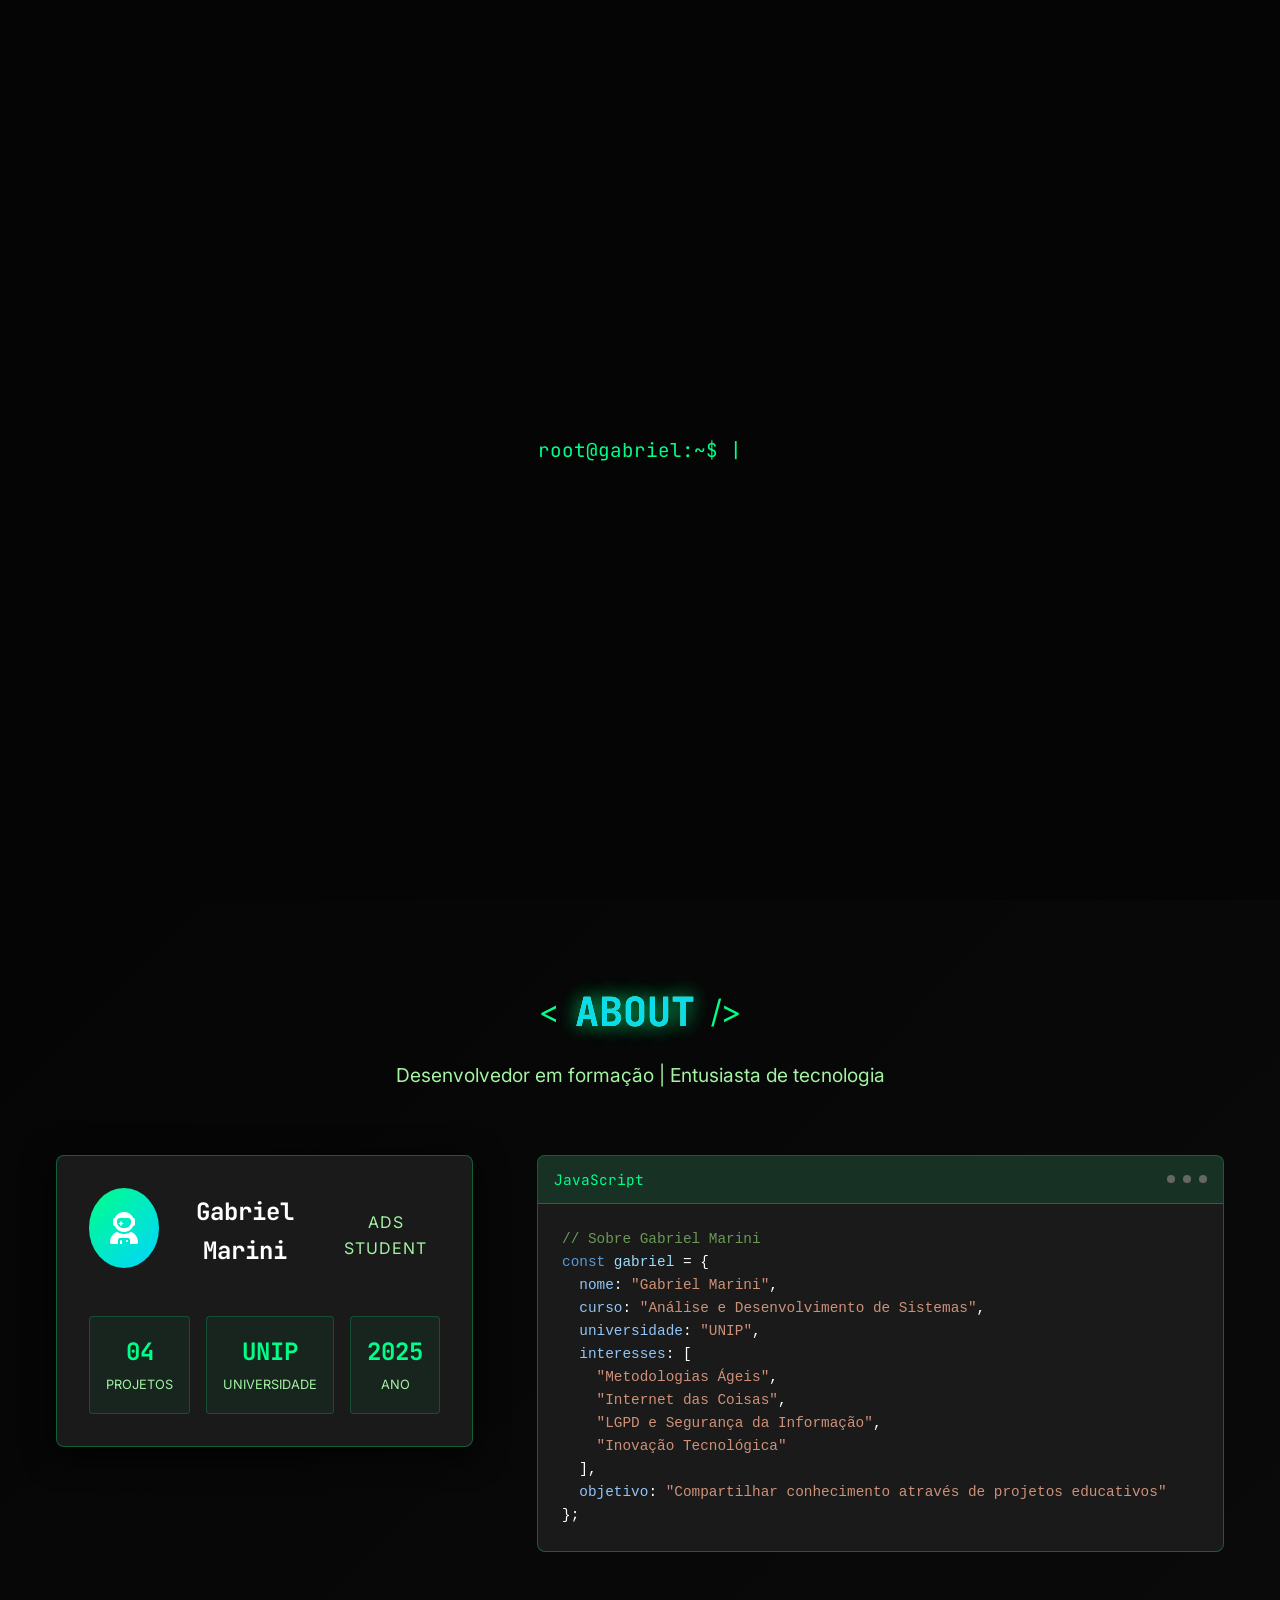
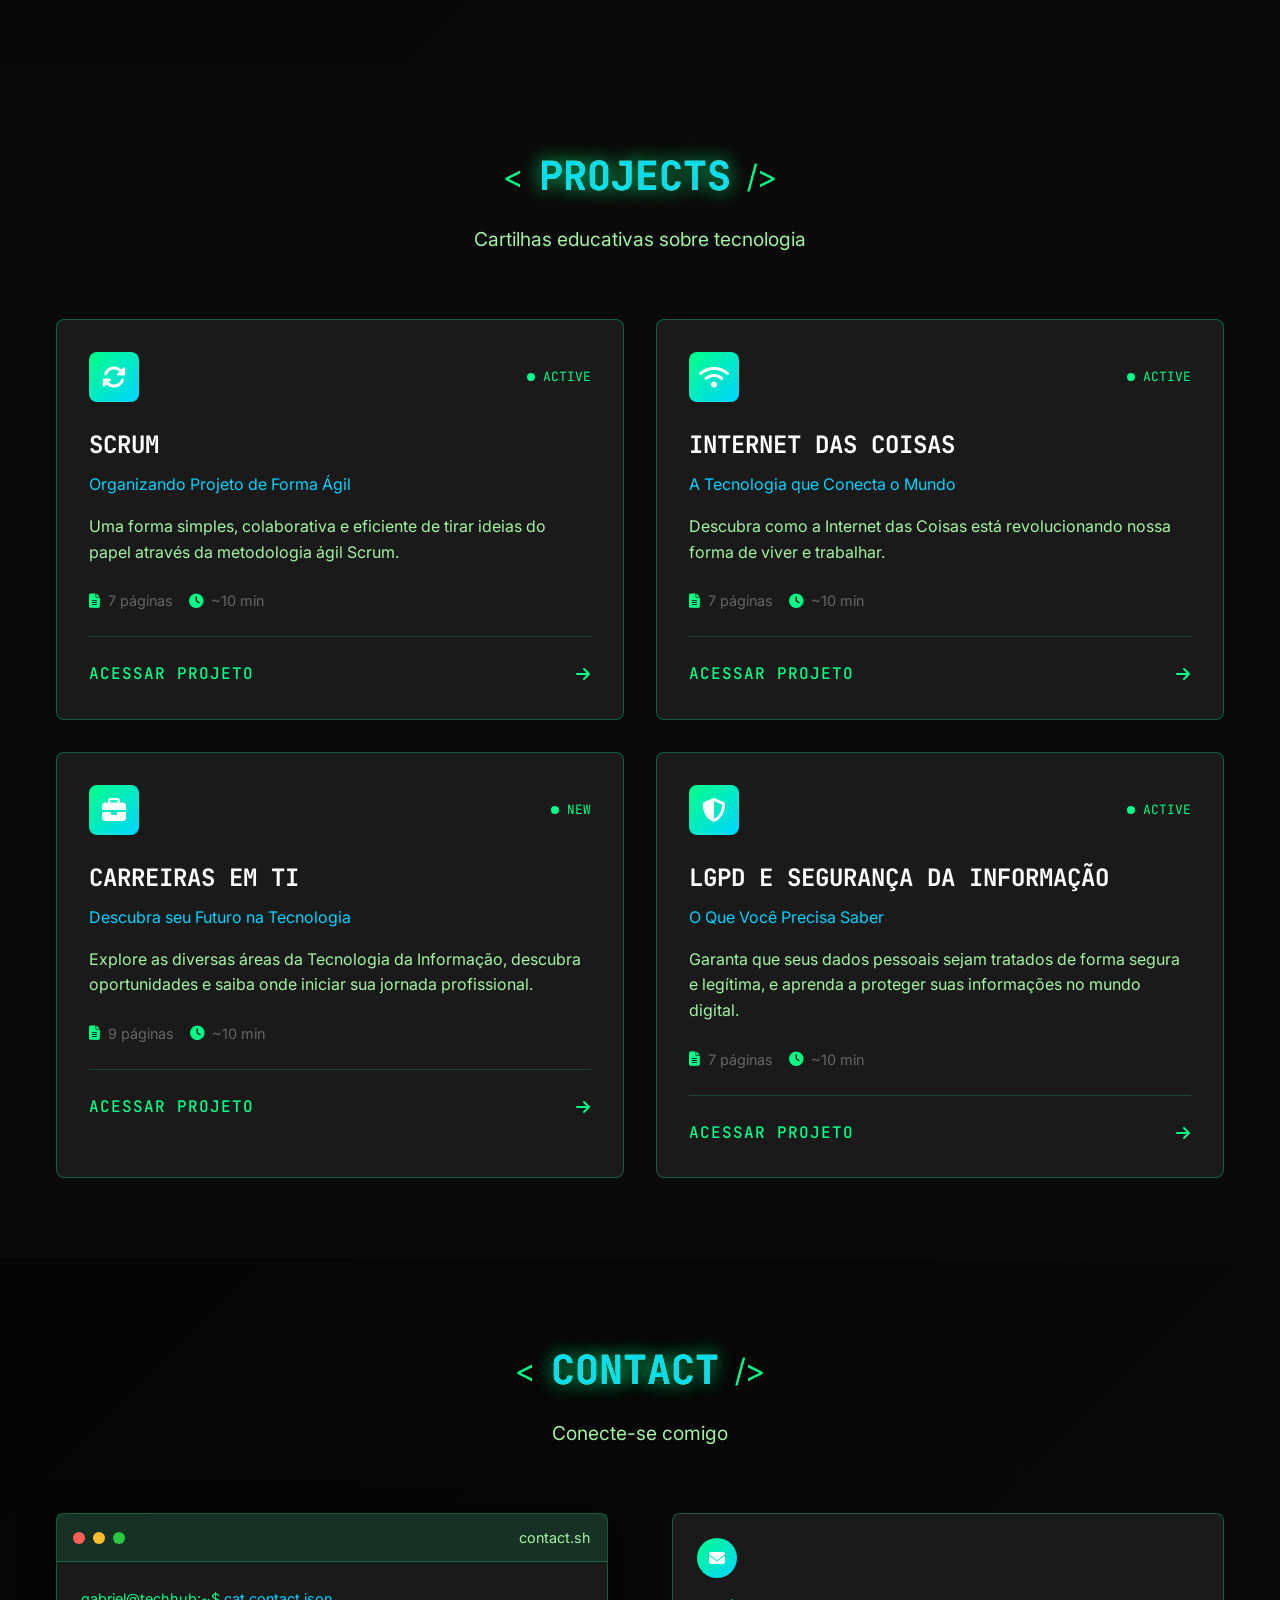
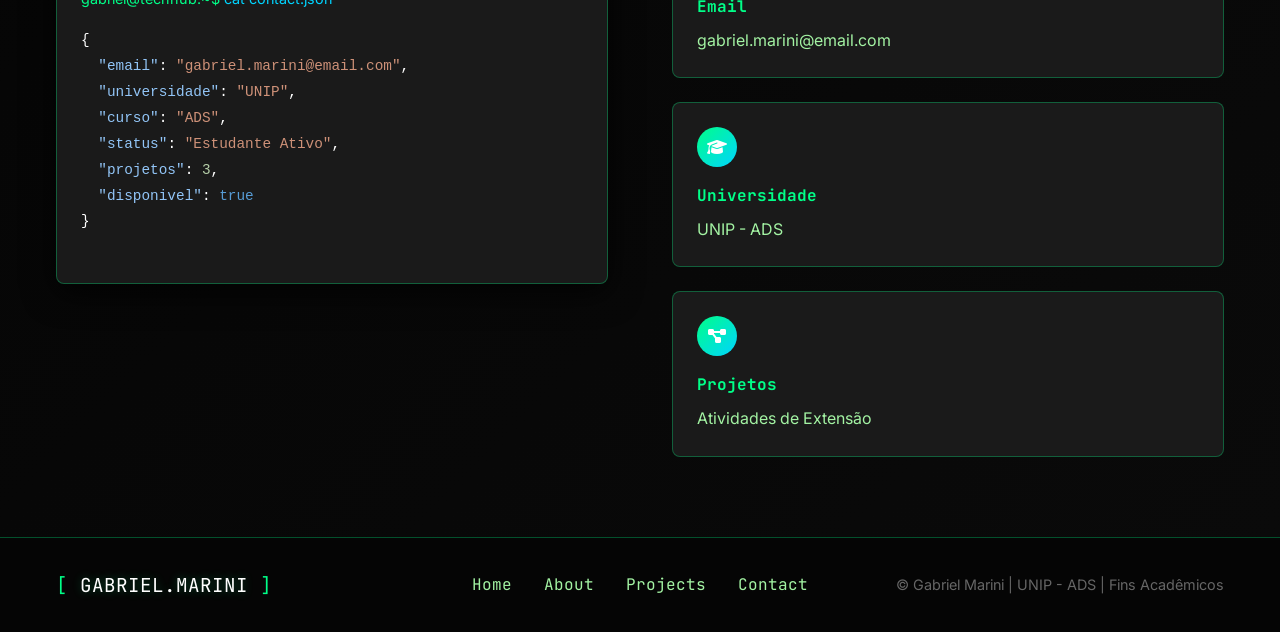
==== commit eba56e6b: "Version 1: Save current changes" ====
--- a/index.html
+++ b/index.html
@@ -158,7 +158,7 @@
                         <div class="card-body">
                             <div class="stats-grid">
                                 <div class="stat-item">
-                                    <span class="stat-number">03</span>
+                                    <span class="stat-number">04</span>
                                     <span class="stat-label">Projetos</span>
                                 </div>
                                 <div class="stat-item">
@@ -289,6 +289,42 @@
                         </div>
                     </div>
 
+                    <div class="project-card" data-project="carreiras-ti">
+                        <div class="card-glow"></div>
+                        <div class="card-header">
+                            <div class="project-icon">
+                                <i class="fas fa-briefcase"></i>
+                            </div>
+                            <div class="project-status">
+                                <span class="status-dot"></span>
+                                <span>NEW</span>
+                            </div>
+                        </div>
+                        <div class="card-body">
+                            <h3 class="project-title">CARREIRAS EM TI</h3>
+                            <p class="project-subtitle">Descubra seu Futuro na Tecnologia</p>
+                            <p class="project-description">
+                                Explore as diversas áreas da Tecnologia da Informação, descubra oportunidades e saiba onde iniciar sua jornada profissional.
+                            </p>
+                            <div class="project-meta">
+                                <span class="meta-item">
+                                    <i class="fas fa-file-alt"></i>
+                                    9 páginas
+                                </span>
+                                <span class="meta-item">
+                                    <i class="fas fa-clock"></i>
+                                    ~10 min
+                                </span>
+                            </div>
+                        </div>
+                        <div class="card-footer">
+                            <a href="cartilhas/carreiras-ti/index.html" class="project-link">
+                                <span>ACESSAR PROJETO</span>
+                                <i class="fas fa-arrow-right"></i>
+                            </a>
+                        </div>
+                    </div>
+
                     <div class="project-card" data-project="lgpd">
                         <div class="card-glow"></div>
                         <div class="card-header">
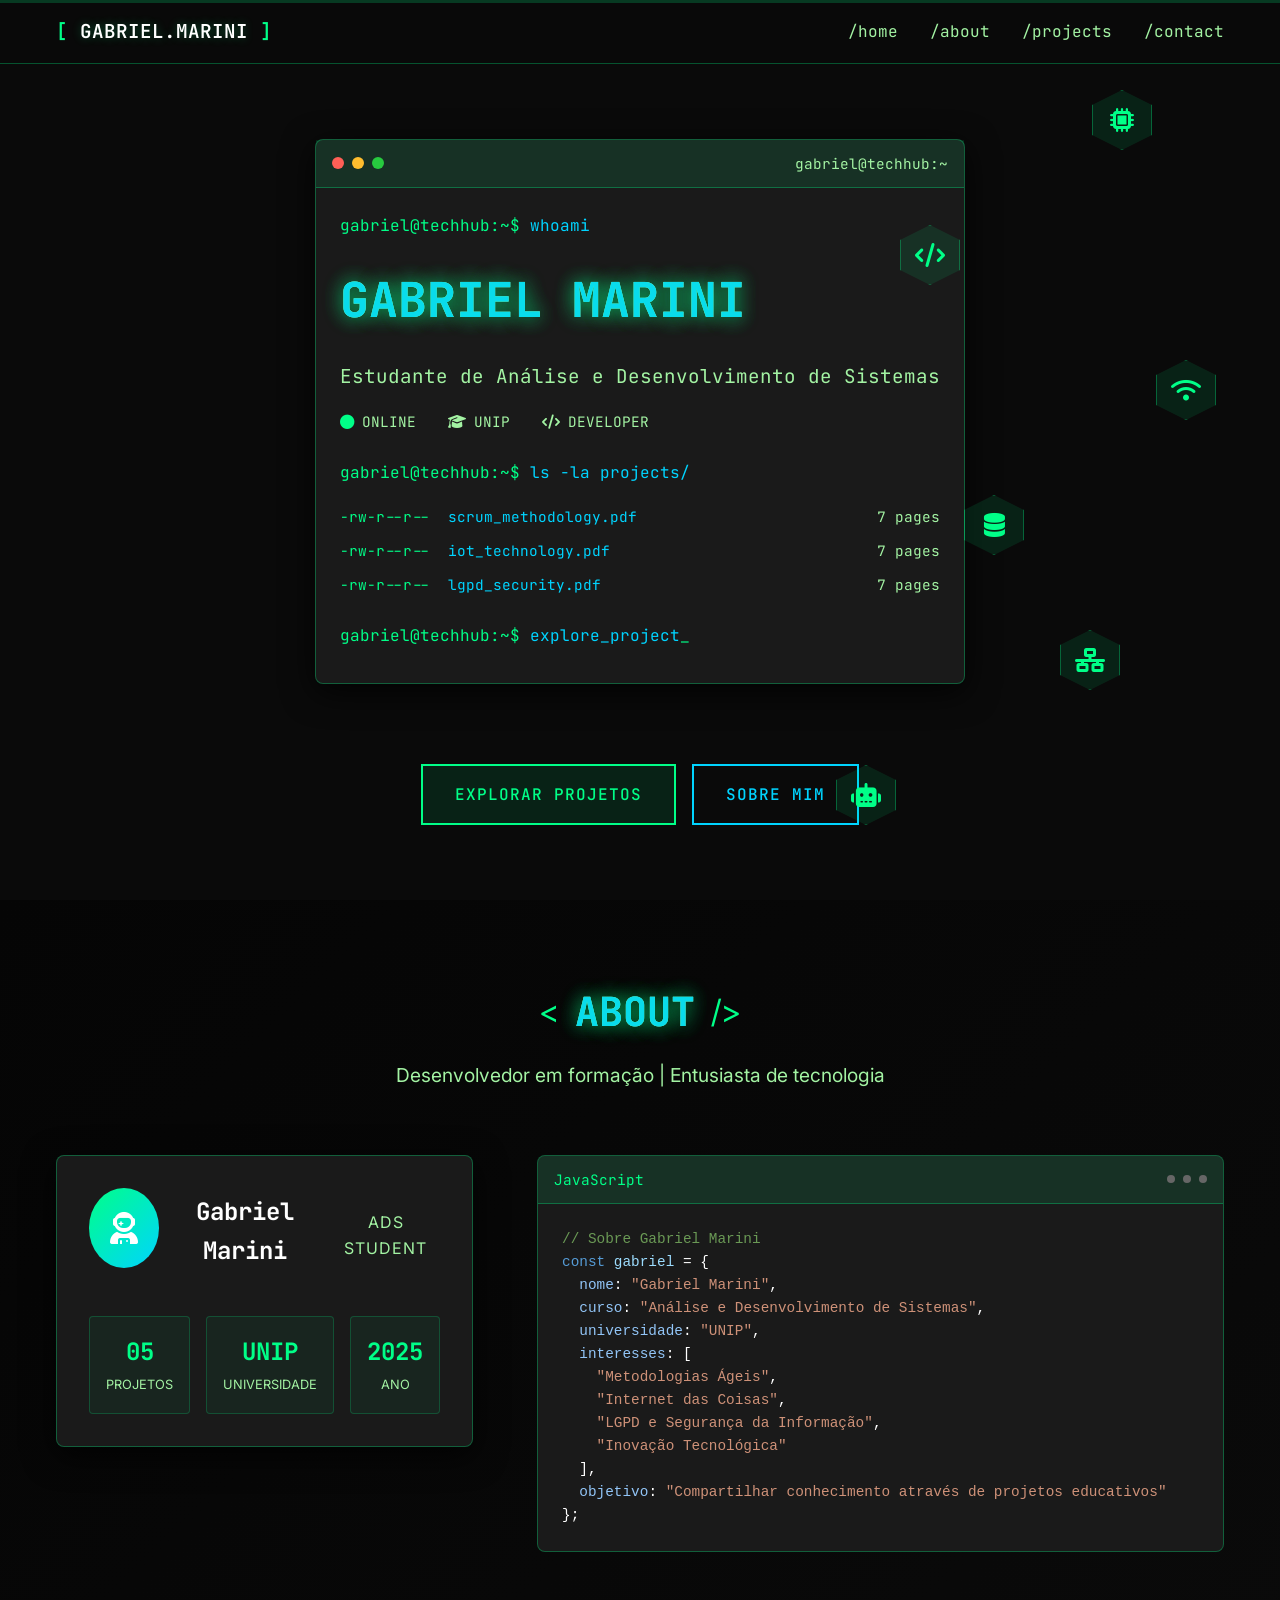
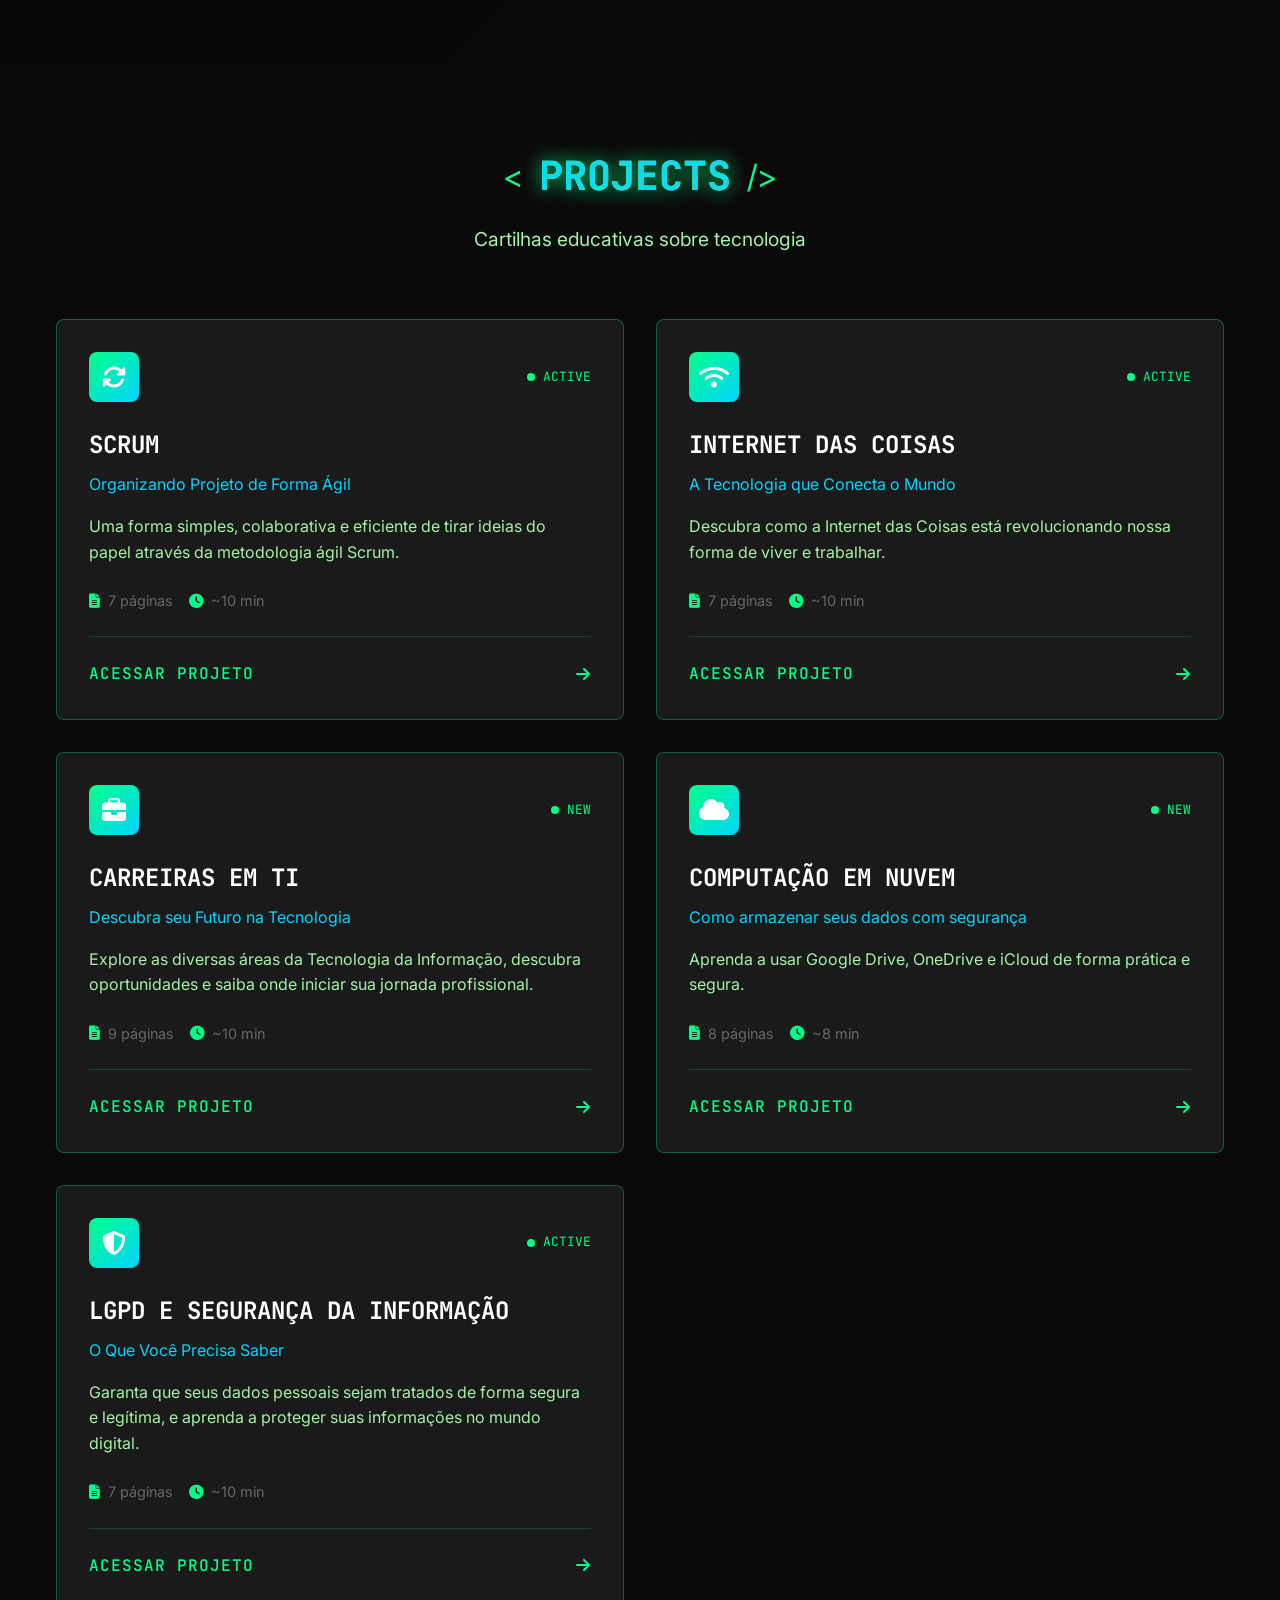
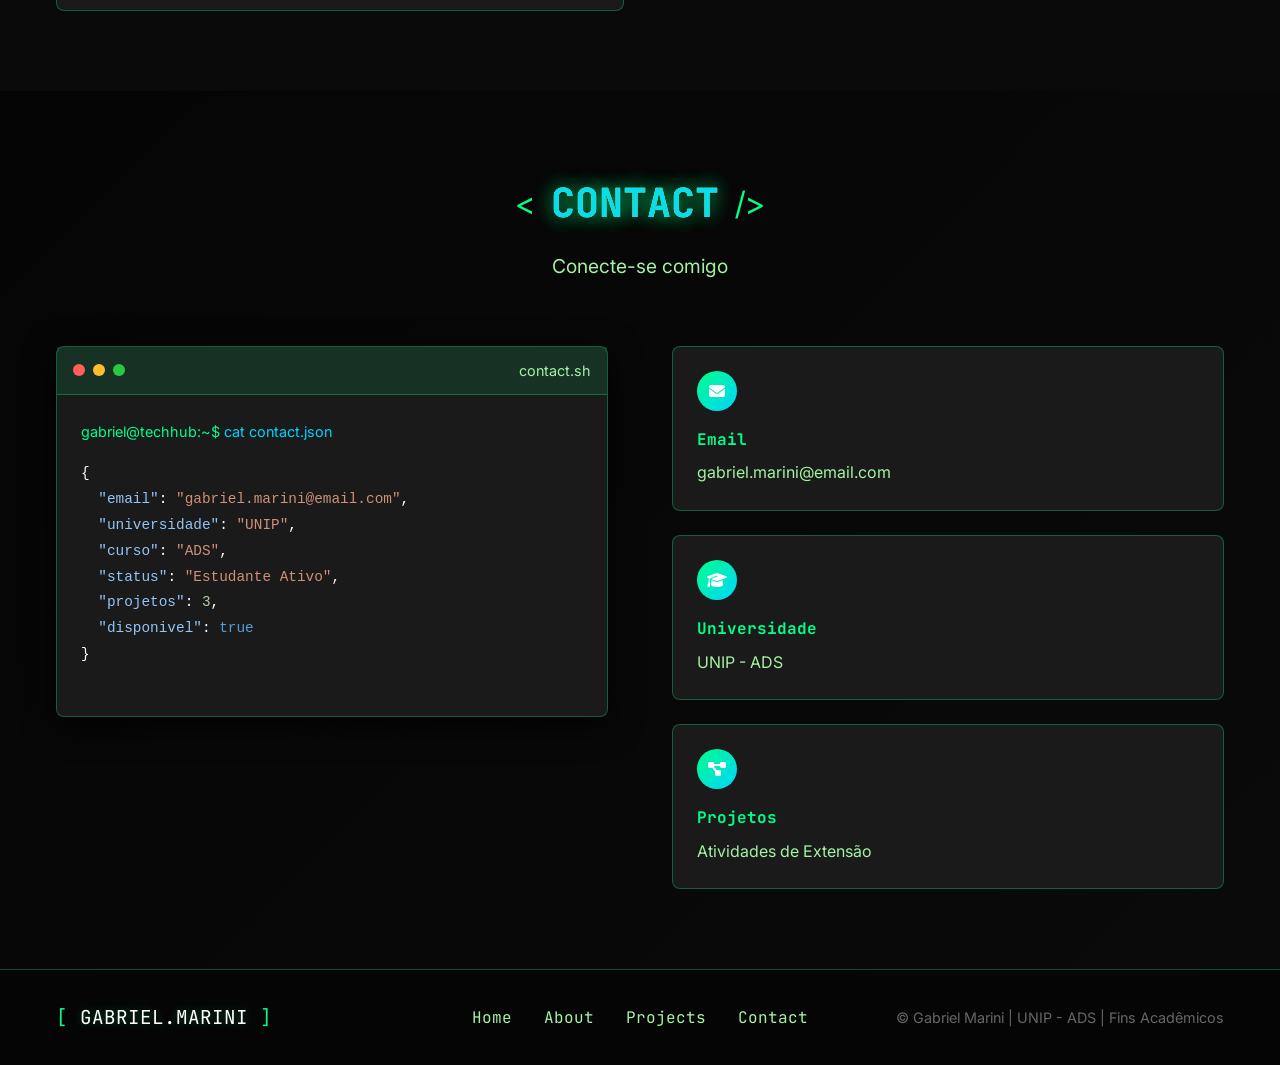
==== commit 3a80032a: "Version 2: Save current changes" ====
--- a/index.html
+++ b/index.html
@@ -158,7 +158,7 @@
                         <div class="card-body">
                             <div class="stats-grid">
                                 <div class="stat-item">
-                                    <span class="stat-number">04</span>
+                                    <span class="stat-number">05</span>
                                     <span class="stat-label">Projetos</span>
                                 </div>
                                 <div class="stat-item">
@@ -325,6 +325,42 @@
                         </div>
                     </div>
 
+                    <div class="project-card" data-project="nuvem">
+                        <div class="card-glow"></div>
+                        <div class="card-header">
+                            <div class="project-icon">
+                                <i class="fas fa-cloud"></i>
+                            </div>
+                            <div class="project-status">
+                                <span class="status-dot"></span>
+                                <span>NEW</span>
+                            </div>
+                        </div>
+                        <div class="card-body">
+                            <h3 class="project-title">COMPUTAÇÃO EM NUVEM</h3>
+                            <p class="project-subtitle">Como armazenar seus dados com segurança</p>
+                            <p class="project-description">
+                                Aprenda a usar Google Drive, OneDrive e iCloud de forma prática e segura.
+                            </p>
+                            <div class="project-meta">
+                                <span class="meta-item">
+                                    <i class="fas fa-file-alt"></i>
+                                    8 páginas
+                                </span>
+                                <span class="meta-item">
+                                    <i class="fas fa-clock"></i>
+                                    ~8 min
+                                </span>
+                            </div>
+                        </div>
+                        <div class="card-footer">
+                            <a href="cartilhas/nuvem/index.html" class="project-link">
+                                <span>ACESSAR PROJETO</span>
+                                <i class="fas fa-arrow-right"></i>
+                            </a>
+                        </div>
+                    </div>
+
                     <div class="project-card" data-project="lgpd">
                         <div class="card-glow"></div>
                         <div class="card-header">
